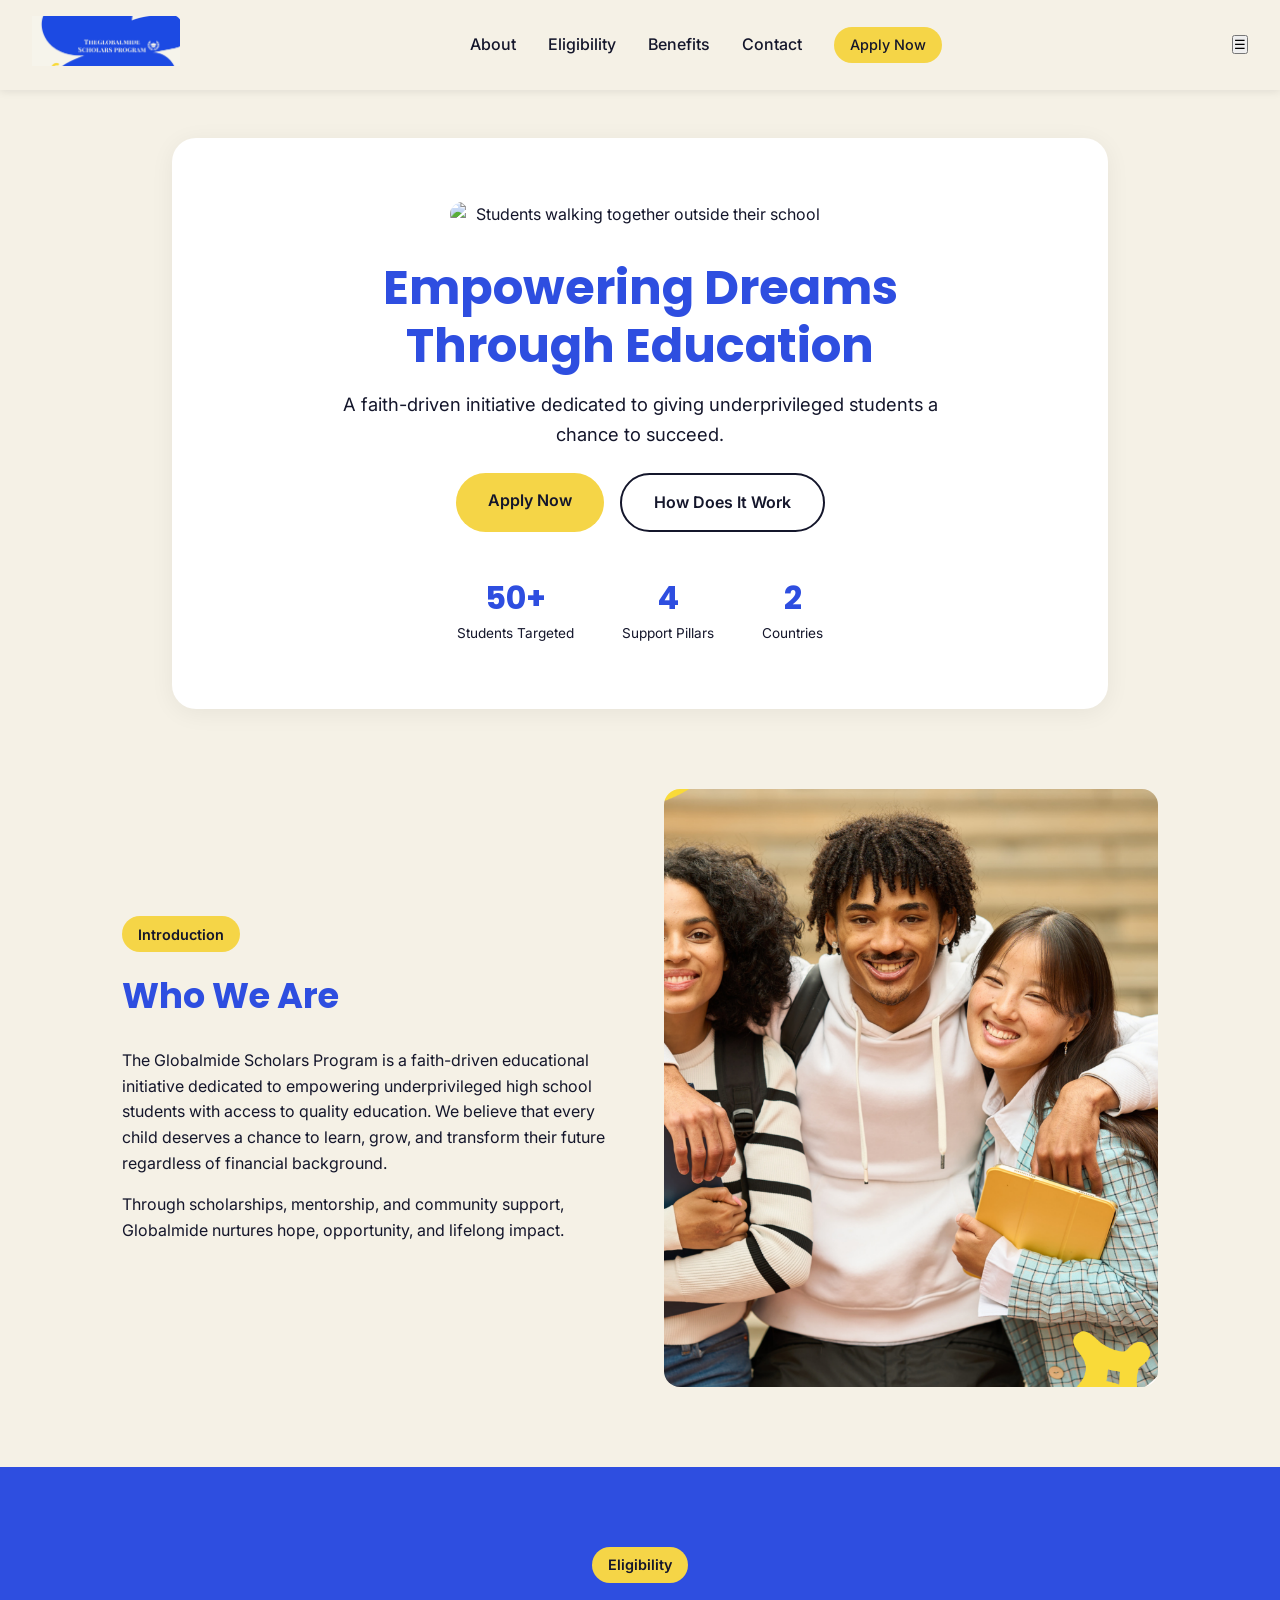
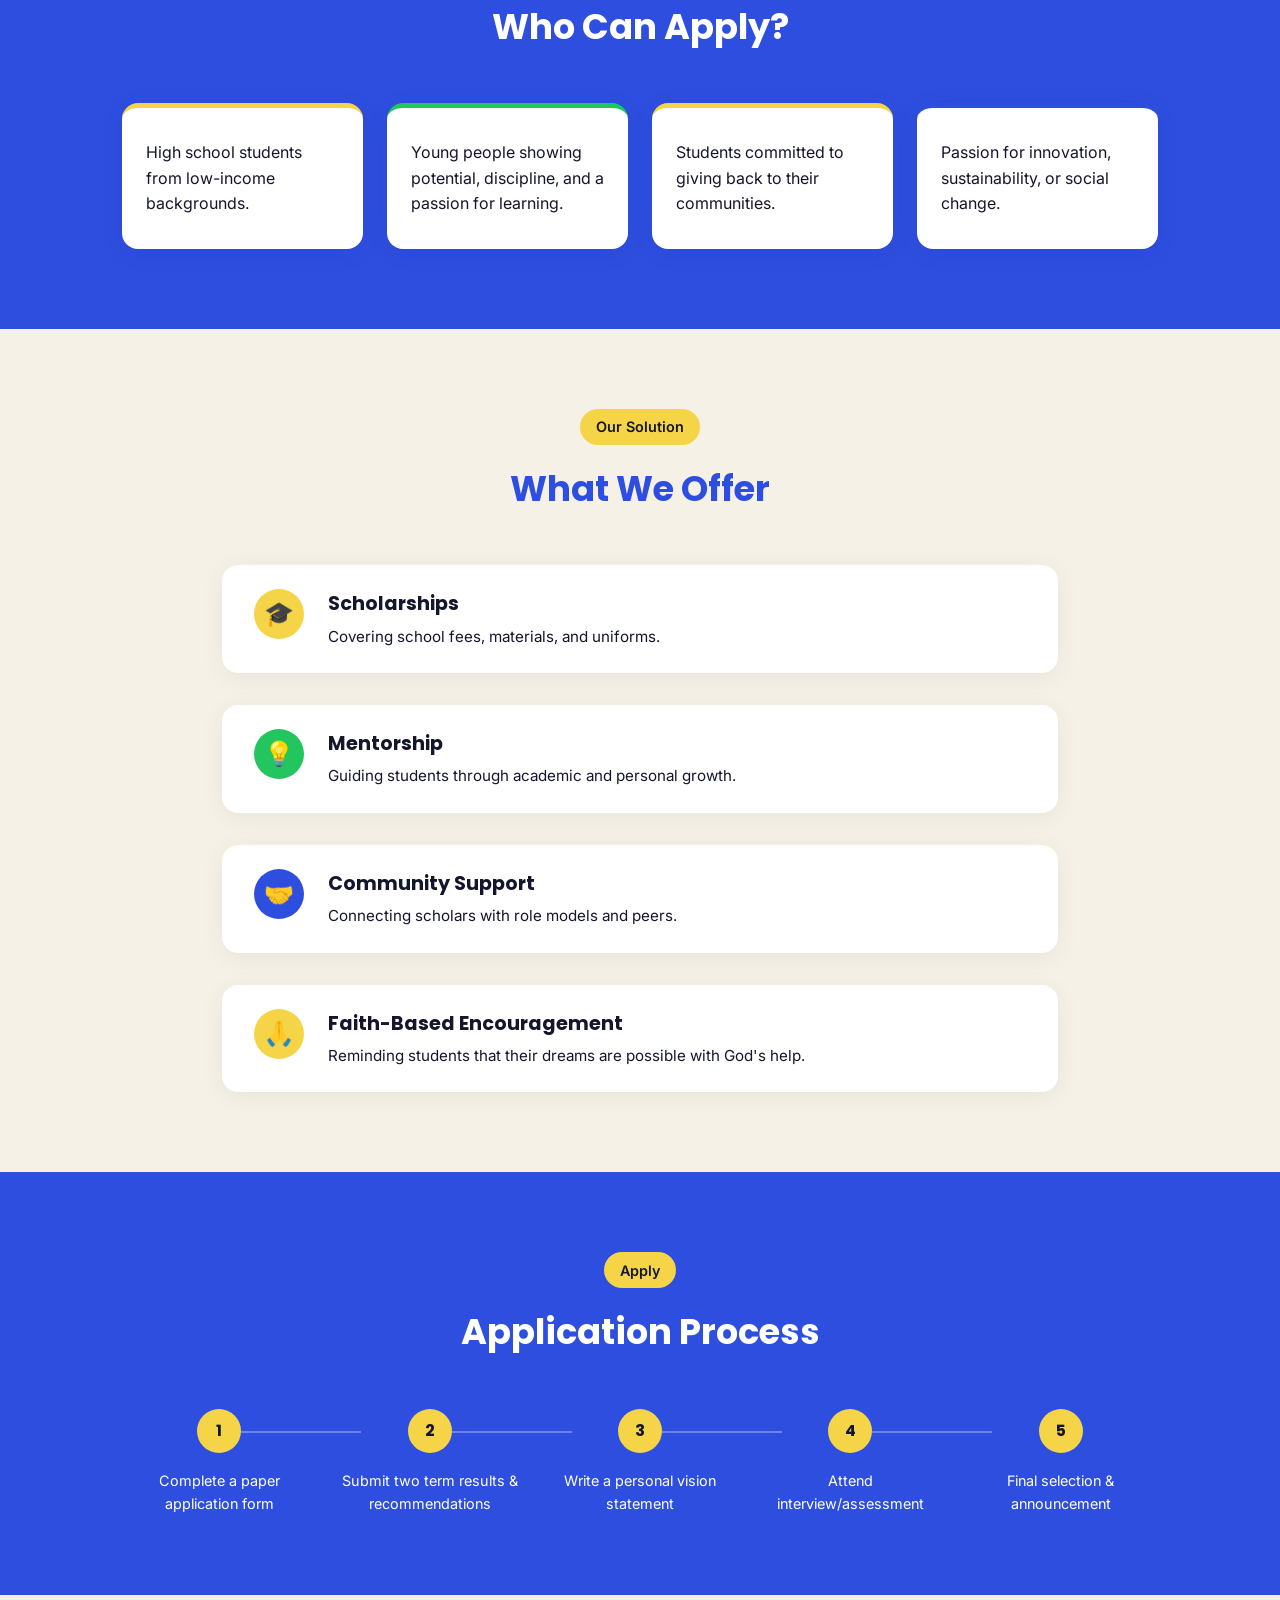
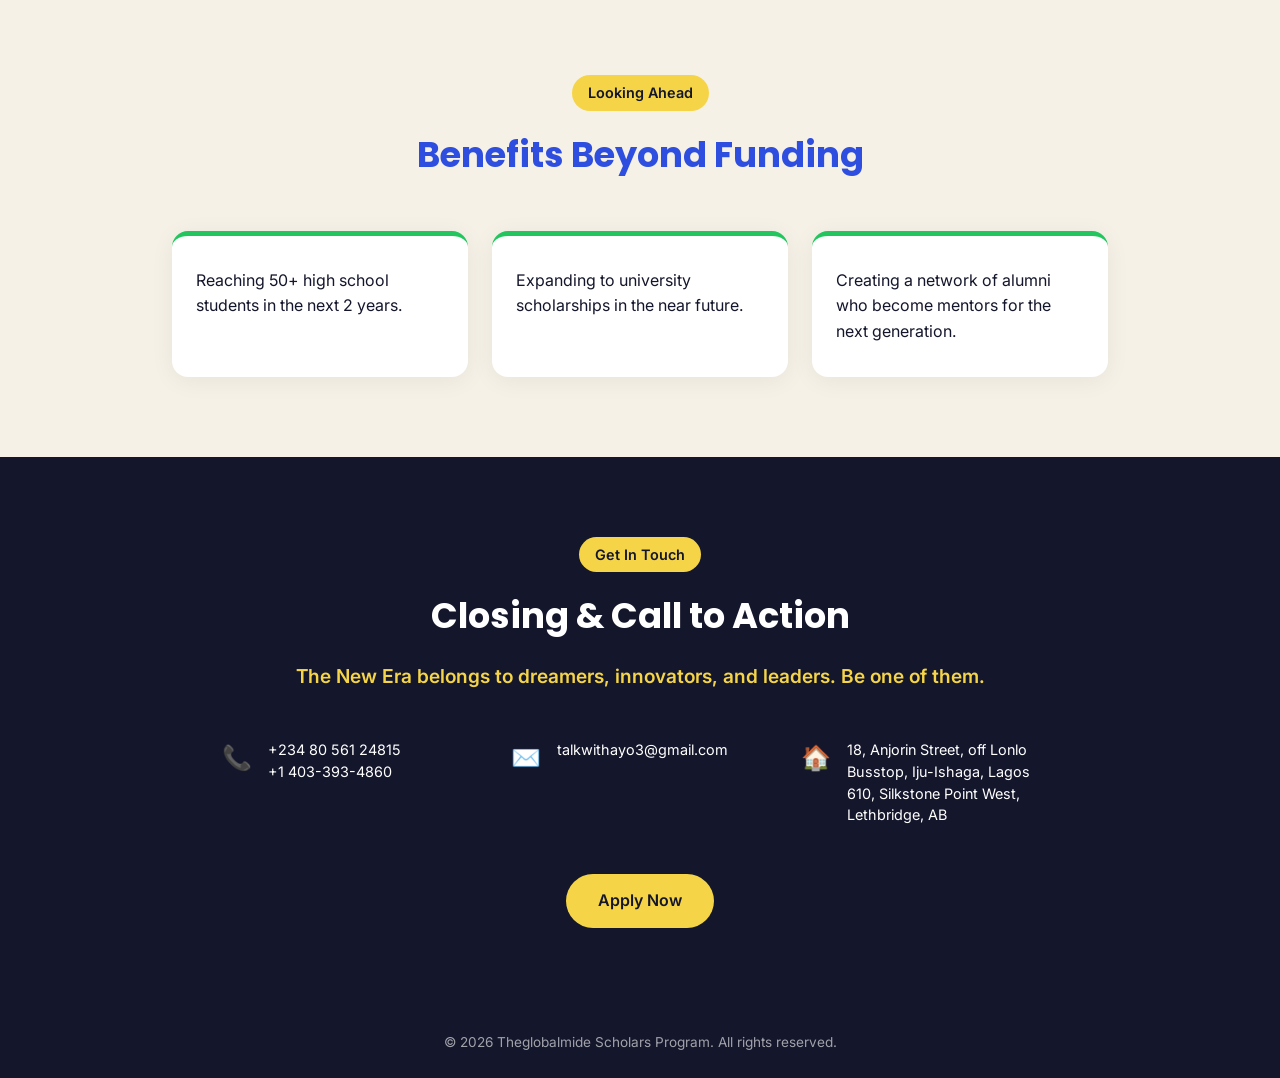
==== index.html @ 041d2ba7 "Initial commit" ====
<!DOCTYPE html>
<html lang="en">
<head>
    <meta charset="UTF-8">
    <meta name="viewport" content="width=device-width, initial-scale=1.0">
    <title>GlobalMide Scholars Program</title>
    <link rel="stylesheet" href="css/style.css">
</head>
<body>
    <nav class="navbar">
            <div class="logo">
                <img src="images/logo.png" alt="Globamide Scholars Program logo">
            </div>
            <ul class="nav-links">
                <li><a href="#about">About</a></li>
                <li><a href="#eligibility">Eligibility</a></li>
                <li><a href="#benefits">Benefits</a></li>
                <li><a href="#Contact">Contact</a></li>
                <li><a href="#apply" class="btn-primary nav-btn">Apply Now</a></li>
            </ul>
            
            <button class="hamburger" aria-label="Toggle menu">☰</button>
        </nav>
        
<div class="hero-section">
  <div class="hero-card">
    <div class="hero">
      <div class="hero-image">
        <img src="images/hero-photo.png" alt="Students walking together outside their school">
      </div>
      <h1>Empowering Dreams Through Education</h1>
      <p>A faith-driven initiative dedicated to giving underprivileged students a chance to succeed.</p>
      <div class="hero-buttons">
        <a href="#apply" class="btn-primary">Apply Now</a>
        <a href="#about" class="btn-secondary">How Does It Work</a>
      </div>
      <div class="hero-stats">
  <div class="stat">
    <span class="stat-number">50+</span>
    <span class="stat-label">Students Targeted</span>
  </div>
  <div class="stat">
    <span class="stat-number">4</span>
    <span class="stat-label">Support Pillars</span>
  </div>
  <div class="stat">
    <span class="stat-number">2</span>
    <span class="stat-label">Countries</span>
  </div>
</div>
    </div>
  </div>
</div>
    
    <main>

  <section id="about" class="about">
  <div class="about-text">
    <span class="section-label">Introduction</span>
    <h2>Who We Are</h2>
    <p>The Globalmide Scholars Program is a faith-driven educational initiative dedicated to empowering underprivileged high school students with access to quality education. We believe that every child deserves a chance to learn, grow, and transform their future regardless of financial background.</p>
    <p>Through scholarships, mentorship, and community support, Globalmide nurtures hope, opportunity, and lifelong impact.</p>
  </div>
  <div class="about-image">
    <img src="images/about-photo.png" alt="Three smiling students with backpacks and school supplies">
  </div>
</section>

<section id="eligibility" class="eligibility-section">
<div class="eligibility">
  <span class="section-label">Eligibility</span>
  <h2>Who Can Apply?</h2>
  <div class="eligibility-grid">
    <div class="criteria-card">
      <p>High school students from low-income backgrounds.</p>
    </div>
    <div class="criteria-card">
      <p>Young people showing potential, discipline, and a passion for learning.</p>
    </div>
    <div class="criteria-card">
      <p>Students committed to giving back to their communities.</p>
    </div>
    <div class="criteria-card">
      <p>Passion for innovation, sustainability, or social change.</p>
    </div>
  </div>
</div>
</section>
  
<section id="benefits" class="benefits">
  <span class="section-label">Our Solution</span>
  <h2>What We Offer</h2>
  <div class="benefits-list">
    <div class="benefit-item">
      <span class="benefit-icon">🎓</span>
      <div>
        <h3>Scholarships</h3>
        <p>Covering school fees, materials, and uniforms.</p>
      </div>
    </div>
    <div class="benefit-item">
      <span class="benefit-icon">💡</span>
      <div>
        <h3>Mentorship</h3>
        <p>Guiding students through academic and personal growth.</p>
      </div>
    </div>
    <div class="benefit-item">
      <span class="benefit-icon">🤝</span>
      <div>
        <h3>Community Support</h3>
        <p>Connecting scholars with role models and peers.</p>
      </div>
    </div>
    <div class="benefit-item">
      <span class="benefit-icon">🙏</span>
      <div>
        <h3>Faith-Based Encouragement</h3>
        <p>Reminding students that their dreams are possible with God's help.</p>
      </div>
    </div>
  </div>
</section>
  <section id="apply" class="apply-section">
  <div class="apply">
    <span class="section-label label-yellow">Apply</span>
    <h2>Application Process</h2>
    <div class="timeline">
      <div class="timeline-step">
        <div class="step-number">1</div>
        <p>Complete a paper application form</p>
      </div>
      <div class="timeline-step">
        <div class="step-number">2</div>
        <p>Submit two term results & recommendations</p>
      </div>
      <div class="timeline-step">
        <div class="step-number">3</div>
        <p>Write a personal vision statement</p>
      </div>
      <div class="timeline-step">
        <div class="step-number">4</div>
        <p>Attend interview/assessment</p>
      </div>
      <div class="timeline-step">
        <div class="step-number">5</div>
        <p>Final selection & announcement</p>
      </div>
    </div>
  </div>
</section>
<section id="impact" class="impact">
  <span class="section-label label-green">Looking Ahead</span>
  <h2>Benefits Beyond Funding</h2>
  <div class="impact-grid">
    <div class="impact-card">
      <p>Reaching 50+ high school students in the next 2 years.</p>
    </div>
    <div class="impact-card">
      <p>Expanding to university scholarships in the near future.</p>
    </div>
    <div class="impact-card">
      <p>Creating a network of alumni who become mentors for the next generation.</p>
    </div>
  </div>
</section>
<section id="contact" class="contact-section">
  <div class="contact">
    <span class="section-label label-yellow">Get In Touch</span>
    <h2>Closing & Call to Action</h2>
    <p class="contact-tagline">The New Era belongs to dreamers, innovators, and leaders. Be one of them.</p>

    <div class="contact-grid">
      <div class="contact-item">
        <span class="contact-icon">📞</span>
        <p>+234 80 561 24815<br>+1 403-393-4860</p>
      </div>
      <div class="contact-item">
        <span class="contact-icon">✉️</span>
        <p>talkwithayo3@gmail.com</p>
      </div>
      <div class="contact-item">
        <span class="contact-icon">🏠</span>
        <p>18, Anjorin Street, off Lonlo Busstop, Iju-Ishaga, Lagos<br>610, Silkstone Point West, Lethbridge, AB</p>
      </div>
    </div>

    <a href="#apply" class="btn-primary">Apply Now</a>
  </div>
</section>
</main>
<footer class="site-footer">
  <p>&copy; 2026 Theglobalmide Scholars Program. All rights reserved.</p>
</footer>
</body>
</html>
---- css/style.css ----
@import url('https://fonts.googleapis.com/css2?family=Poppins:wght@600;700&family=Inter:wght@400;500&display=swap');
/* ---- Reset ---- */
* {
  margin: 0;
  padding: 0;
  box-sizing: border-box;
}

/* ---- Design tokens ---- */
:root {
  --color-blue: #2E4EE0;
  --color-yellow: #F5D547;
  --color-green: #22C55E;
  --color-cream: #F5F1E6;
  --color-dark: #14162B;
  --font-heading: 'Poppins', sans-serif;
  --font-body: 'Inter', sans-serif;
}
.site-header {
  background-color: var(--color-cream);
}

.navbar {
  display: flex;
  justify-content: space-between;
  align-items: center;
  padding: 1rem 2rem;
  position: sticky;
  top: 0;
  z-index: 100;
  background-color: var(--color-cream);
  box-shadow: 0 2px 8px rgba(0, 0, 0, 0.08);
}

.logo img {
  height: 50px;
  width: auto;
}

.nav-links {
  display: flex;
  align-items: center;
  gap: 2rem;
  list-style: none;
}

.nav-links a {
  text-decoration: none;
  color: var(--color-dark);
  font-weight: 500;
}

.nav-links a:hover {
  color: var(--color-blue);
}


.hero {
  text-align: center;
  padding: 4rem 2rem;
  max-width: 700px;
  margin: 0 auto;
}

.hero-section {
  max-width: 1000px;
  margin: 3rem auto;
  padding: 0 2rem;
}


.hero-text {
  max-width: 700px;
}

.hero-image {
  max-width: 380px;
  margin: 0 auto 2rem;
}

.hero-image img {
  width: 100%;
  height: auto;
  border-radius: 16px;
  display: block;
}

.hero-card {
  background-color: white;
  border-radius: 24px;
  box-shadow: 0 4px 24px rgba(0, 0, 0, 0.06);
}
.hero h1 {
  font-size: 3rem;
  line-height: 1.2;
  margin-bottom: 1rem;
  color: var(--color-blue);
}


.hero p {
  font-size: 1.15rem;
  margin-bottom: 1.5rem;
}
.hero-buttons {
  display: flex;
  gap: 1rem;
  justify-content: center;
}
.hero-stats {
  display: flex;
  justify-content: center;
  gap: 3rem;
  margin-top: 2.5rem;
}

.stat {
  display: flex;
  flex-direction: column;
  align-items: center;
}

.stat-number {
  font-family: var(--font-heading);
  font-size: 2rem;
  font-weight: 700;
  color: var(--color-blue);
}

.stat-label {
  font-size: 0.85rem;
  color: var(--color-dark);
}

.btn-secondary {
  display: inline-block;
  background-color: transparent;
  color: var(--color-dark);
  border: 2px solid var(--color-dark);
  padding: 0.9rem 2rem;
  border-radius: 50px;
  text-decoration: none;
  font-weight: 600;
  transition: background-color 0.2s ease;
}

.btn-secondary:hover {
  background-color: var(--color-dark);
  color: white;
}

.btn-primary {
  display: inline-block;
  background-color: var(--color-yellow);
  color: var(--color-dark);
  padding: 0.9rem 2rem;
  border-radius: 50px;
  text-decoration: none;
  font-weight: 600;
  transition: transform 0.2s ease, box-shadow 0.2s ease;
}

.btn-primary:hover {
  transform: translateY(-2px);
  box-shadow: 0 6px 14px rgba(0, 0, 0, 0.15);
}
.nav-btn {
  padding: 0.4rem 1rem;
  font-size: 0.9rem;
  font-weight: 600;
}


body {
  font-family: var(--font-body);
  color: var(--color-dark);
  background-color: var(--color-cream);
  line-height: 1.6;
}

h1, h2, h3 {
  font-family: var(--font-heading);
  font-weight: 700;
}
.about {
  display: flex;
  align-items: center;
  gap: 3rem;
  max-width: 1100px;
  margin: 5rem auto;
  padding: 0 2rem;
}

.about-text,
.about-image {
  flex: 1;
  min-width: 0;
}

.about-text {
  text-align: left;
}

.about-image img {
  width: 100%;
  height: auto;
  border-radius: 16px;
  display: block;
}

.section-label {
  display: inline-block;
  background-color: var(--color-yellow);
  color: var(--color-dark);
  padding: 0.4rem 1rem;
  border-radius: 50px;
  font-weight: 600;
  font-size: 0.9rem;
  margin-bottom: 1rem;
}

.about h2 {
  font-size: 2.2rem;
  margin-bottom: 1.5rem;
  color: var(--color-blue);
}

.about p {
  margin-bottom: 1rem;
  color: var(--color-dark);
}
.eligibility-section {
  background-color: var(--color-blue);
  padding: 5rem 0;
}

.eligibility {
  max-width: 1100px;
  margin: 0 auto;
  padding: 0 2rem;
  text-align: center;
}

.eligibility h2 {
  font-size: 2.2rem;
  margin-bottom: 3rem;
  color: white;
}

.eligibility-grid {
  display: grid;
  grid-template-columns: repeat(4, 1fr);
  gap: 1.5rem;
}

.criteria-card {
  background-color: white;
  border-radius: 16px;
  padding: 2rem 1.5rem;
  text-align: left;
  box-shadow: 0 4px 24px rgba(0, 0, 0, 0.06);
  border-top: 5px solid var(--color-yellow);
}

.criteria-card:nth-child(2) {
  border-top-color: var(--color-green);
}

.criteria-card:nth-child(4) {
  border-top-color: var(--color-blue);
}
.benefits {
  max-width: 900px;
  margin: 5rem auto;
  padding: 0 2rem;
  text-align: center;
}

.benefits h2 {
  font-size: 2.2rem;
  margin-bottom: 3rem;
  color: var(--color-blue);
}

.benefits-list {
  display: flex;
  flex-direction: column;
  gap: 2rem;
  text-align: left;
}

.benefit-item {
  display: flex;
  align-items: flex-start;
  gap: 1.5rem;
  background-color: white;
  border-radius: 16px;
  padding: 1.5rem 2rem;
  box-shadow: 0 4px 24px rgba(0, 0, 0, 0.06);
}

.benefit-icon {
  font-size: 1.5rem;
  line-height: 1;
  background-color: var(--color-yellow);
  width: 50px;
  height: 50px;
  border-radius: 50%;
  display: flex;
  align-items: center;
  justify-content: center;
  flex-shrink: 0;
}

.benefit-item:nth-child(2) .benefit-icon {
  background-color: var(--color-green);
}

.benefit-item:nth-child(3) .benefit-icon {
  background-color: var(--color-blue);
}

.benefit-item h3 {
  font-size: 1.2rem;
  margin-bottom: 0.3rem;
  color: var(--color-dark);
}

.benefit-item p {
  color: var(--color-dark);
  font-size: 0.95rem;
}

.apply-section {
  background-color: var(--color-blue);
  padding: 5rem 0;
}

.apply {
  max-width: 1100px;
  margin: 0 auto;
  padding: 0 2rem;
  text-align: center;
}

.apply h2 {
  font-size: 2.2rem;
  margin-bottom: 3rem;
  color: white;
}

.timeline {
  display: flex;
  justify-content: space-between;
  gap: 1rem;
}

.timeline-step {
  flex: 1;
  display: flex;
  flex-direction: column;
  align-items: center;
}

.step-number {
  width: 44px;
  height: 44px;
  border-radius: 50%;
  background-color: var(--color-yellow);
  color: var(--color-dark);
  font-family: var(--font-heading);
  font-weight: 700;
  display: flex;
  align-items: center;
  justify-content: center;
  margin-bottom: 1rem;
  position: relative;
}

.timeline-step p {
  color: white;
  font-size: 0.9rem;
}

.timeline-step:not(:last-child) .step-number::after {
  content: "";
  position: absolute;
  top: 50%;
  left: 100%;
  width: 100vw;
  max-width: 120px;
  height: 2px;
  background-color: rgba(255, 255, 255, 0.3);
}
.impact {
  max-width: 1000px;
  margin: 5rem auto;
  padding: 0 2rem;
  text-align: center;
}

.impact h2 {
  font-size: 2.2rem;
  margin-bottom: 3rem;
  color: var(--color-blue);
}

.impact-grid {
  display: grid;
  grid-template-columns: repeat(3, 1fr);
  gap: 1.5rem;
}

.impact-card {
  background-color: white;
  border-radius: 16px;
  padding: 2rem 1.5rem;
  text-align: left;
  box-shadow: 0 4px 24px rgba(0, 0, 0, 0.06);
  border-top: 5px solid var(--color-green);
}
.contact-section {
  background-color: var(--color-dark);
  padding: 5rem 0;
}

.contact {
  max-width: 900px;
  margin: 0 auto;
  padding: 0 2rem;
  text-align: center;
}

.contact h2 {
  font-size: 2.2rem;
  margin-bottom: 1rem;
  color: white;
}

.contact-tagline {
  color: var(--color-yellow);
  font-size: 1.2rem;
  font-weight: 600;
  margin-bottom: 3rem;
}

.contact-grid {
  display: grid;
  grid-template-columns: repeat(3, 1fr);
  gap: 2rem;
  margin-bottom: 3rem;
  text-align: left;
}

.contact-item {
  display: flex;
  align-items: flex-start;
  gap: 1rem;
}

.contact-icon {
  font-size: 1.5rem;
  flex-shrink: 0;
}

.contact-item p {
  color: white;
  font-size: 0.9rem;
  line-height: 1.5;
}
.site-footer {
  background-color: var(--color-dark);
  padding: 1.5rem 2rem;
  text-align: center;
}

.site-footer p {
  color: rgba(255, 255, 255, 0.6);
  font-size: 0.85rem;
}
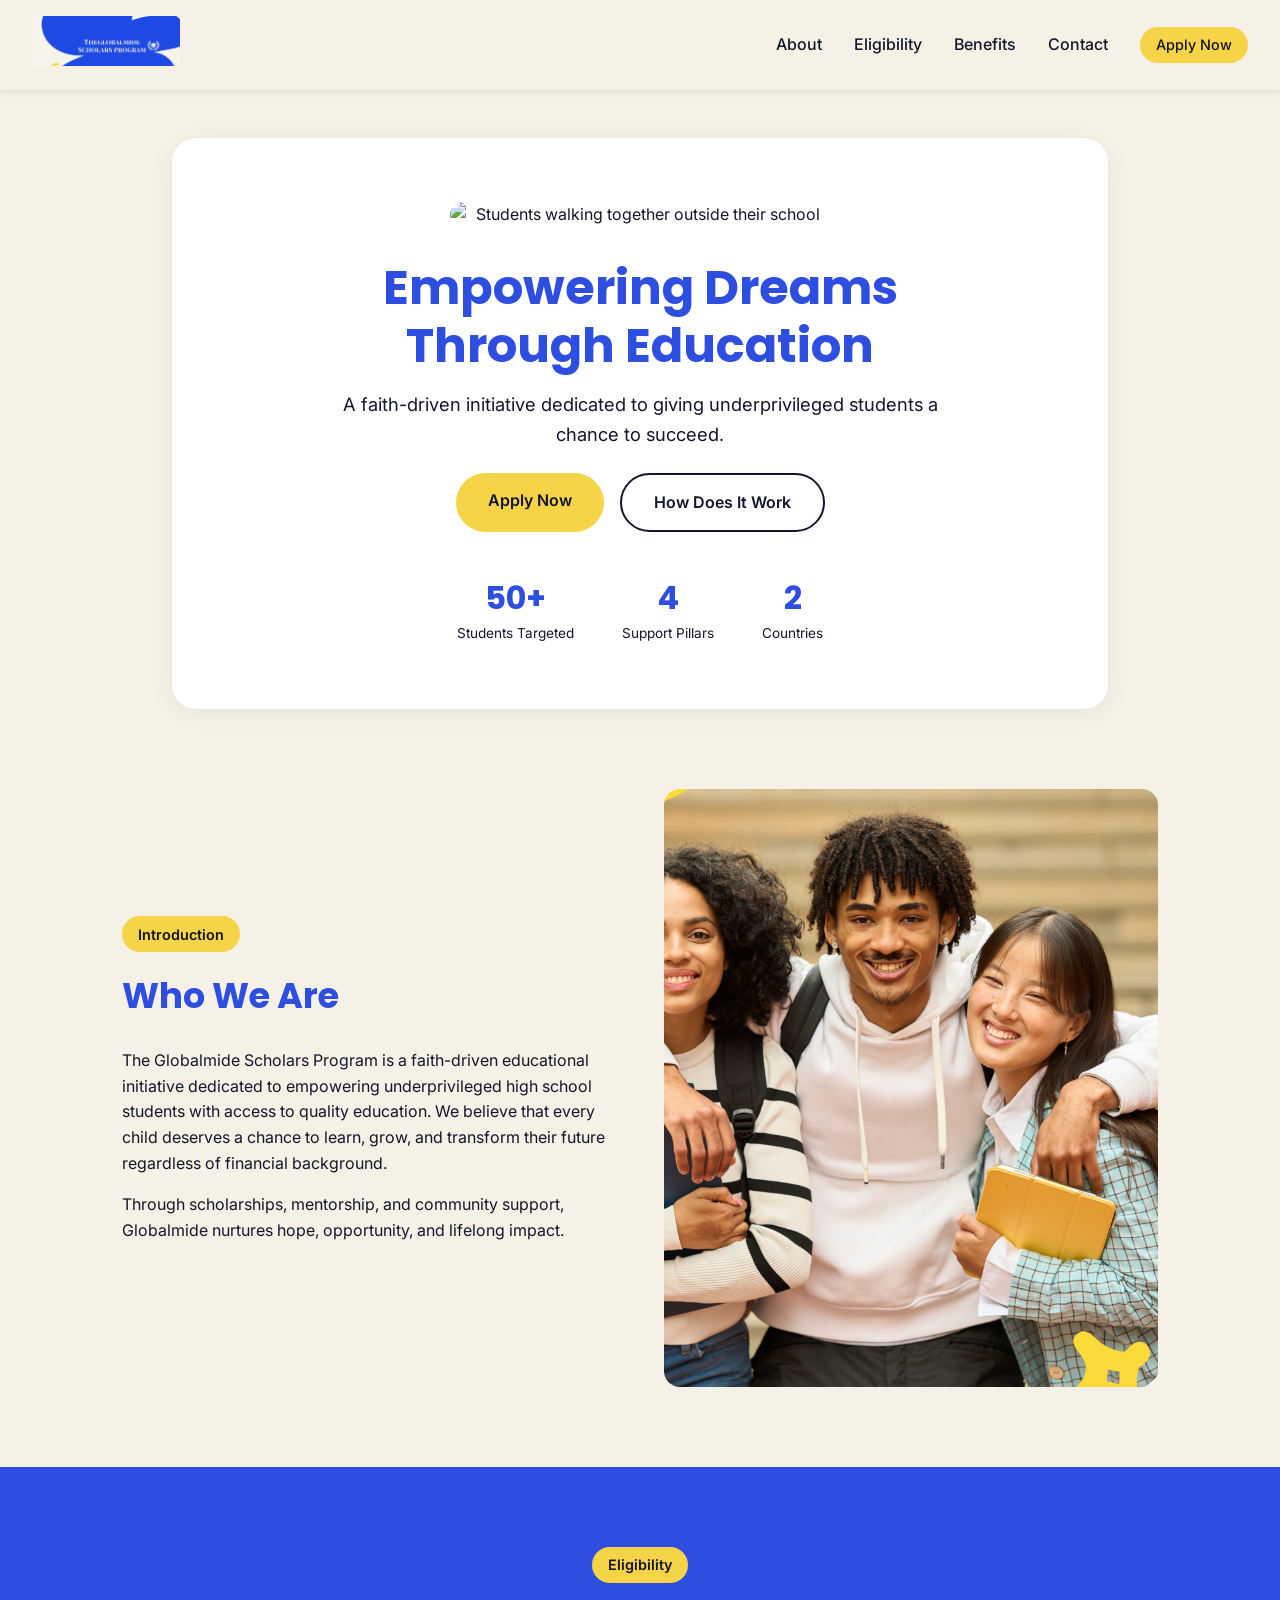
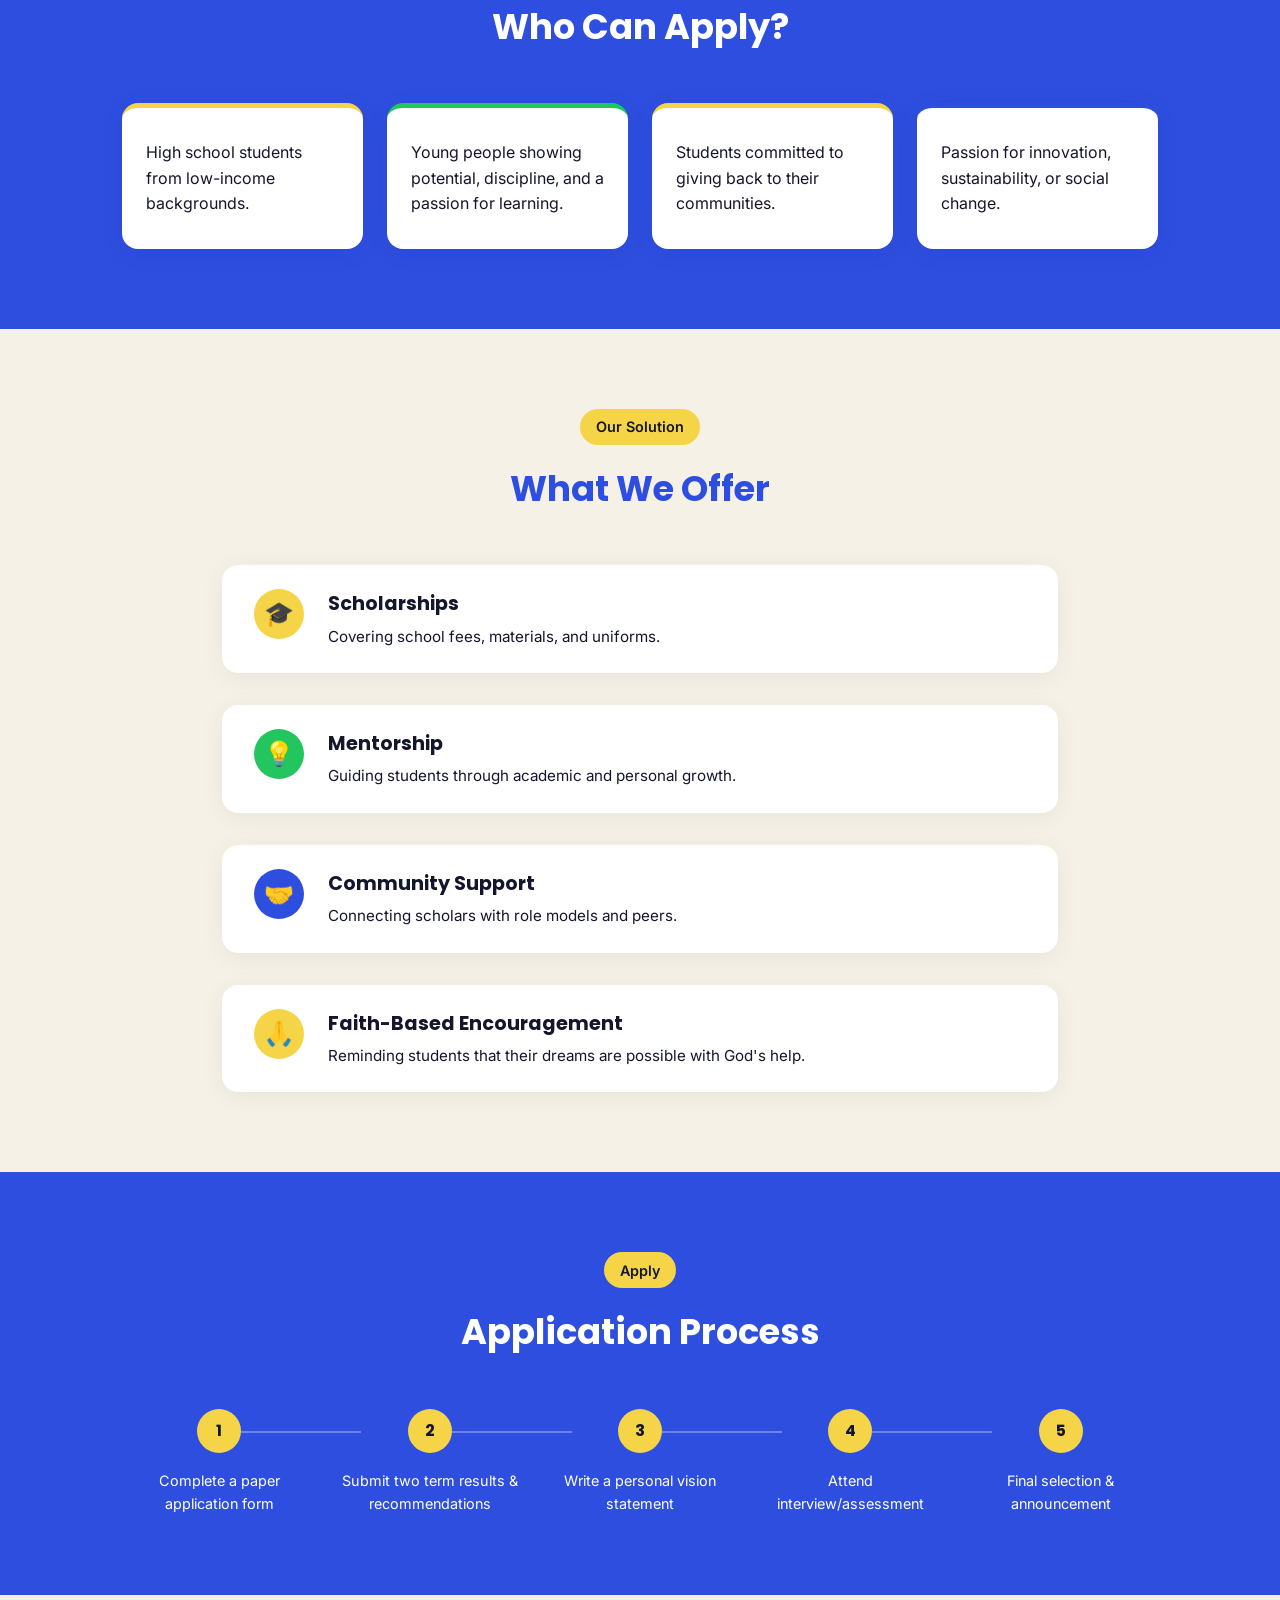
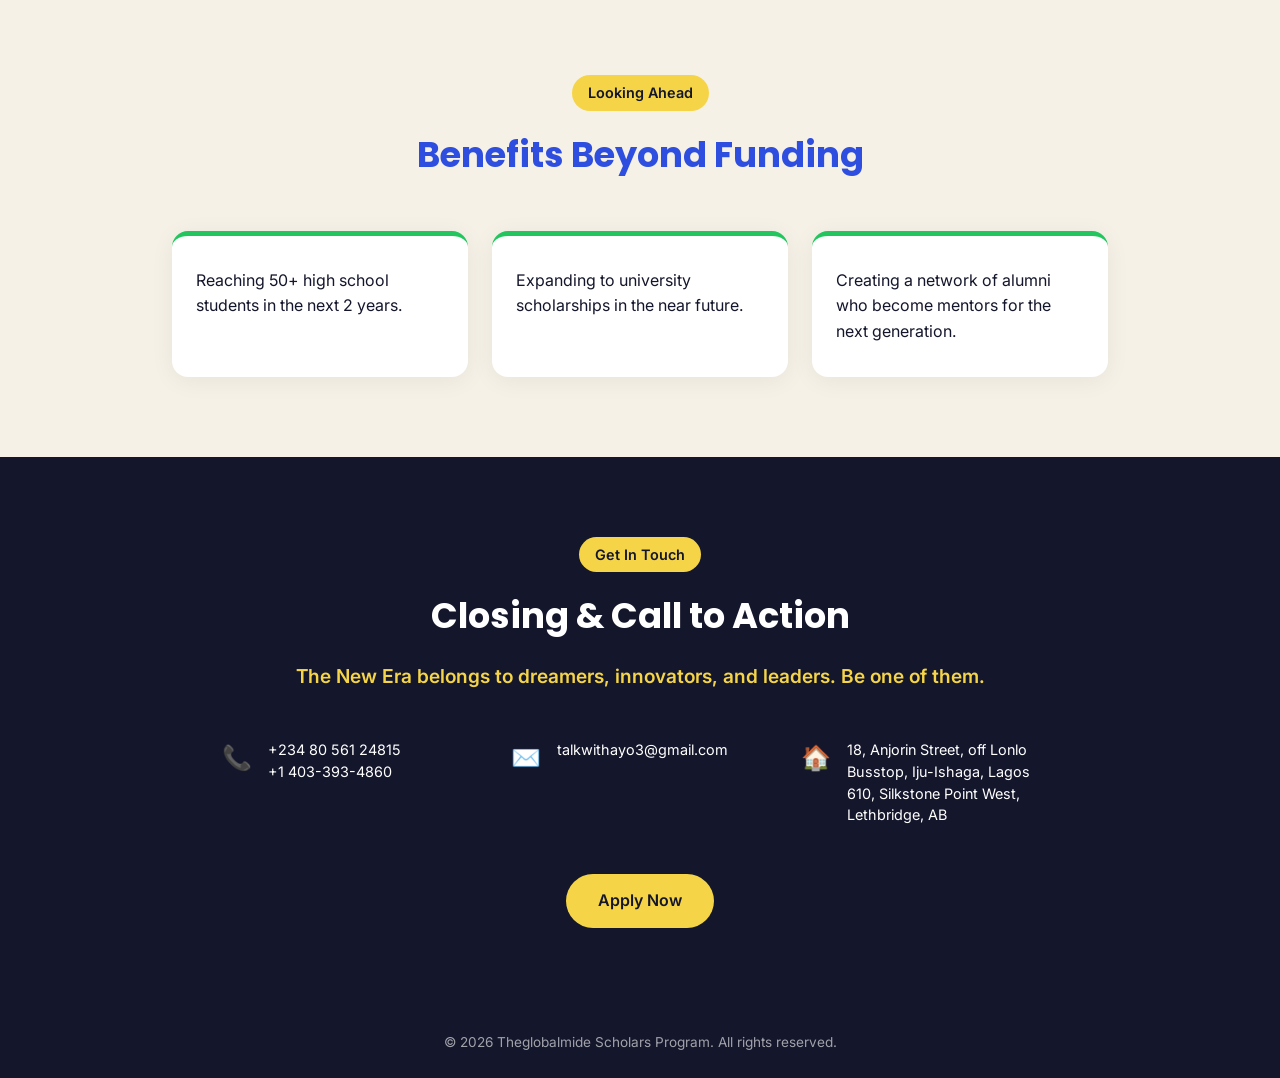
==== commit 1e8a452d: "Add responsiove nav and mobile menu" ====
--- a/index.html
+++ b/index.html
@@ -18,8 +18,12 @@
                 <li><a href="#Contact">Contact</a></li>
                 <li><a href="#apply" class="btn-primary nav-btn">Apply Now</a></li>
             </ul>
-            
-            <button class="hamburger" aria-label="Toggle menu">☰</button>
+            <button class="hamburger" aria-label="Toggle menu">
+              <span class="bar"></span>
+              <span class="bar"></span>
+              <span class="bar"></span>
+            </button>
+  
         </nav>
         
 <div class="hero-section">
--- a/css/style.css
+++ b/css/style.css
@@ -53,7 +53,24 @@
 .nav-links a:hover {
   color: var(--color-blue);
 }
-
+.hamburger {
+  display: none;
+  flex-direction: column;
+  justify-content: center;
+  align-items: center;
+  gap: 4px;
+  width: 44px;
+  height: 44px;
+  background-color: transparent;
+  border: none;
+  cursor: pointer;
+}
+.bar {
+  width: 22px;
+  height: 2.2px;
+  background-color: var(--color-dark);
+  border-radius: 2px;
+}
 
 .hero {
   text-align: center;
@@ -477,4 +494,13 @@
 .site-footer p {
   color: rgba(255, 255, 255, 0.6);
   font-size: 0.85rem;
+}
+@media (max-width: 768px) {
+  .nav-links {
+    display: none;
+  }
+
+  .hamburger {
+    display: flex;
+  }
 }
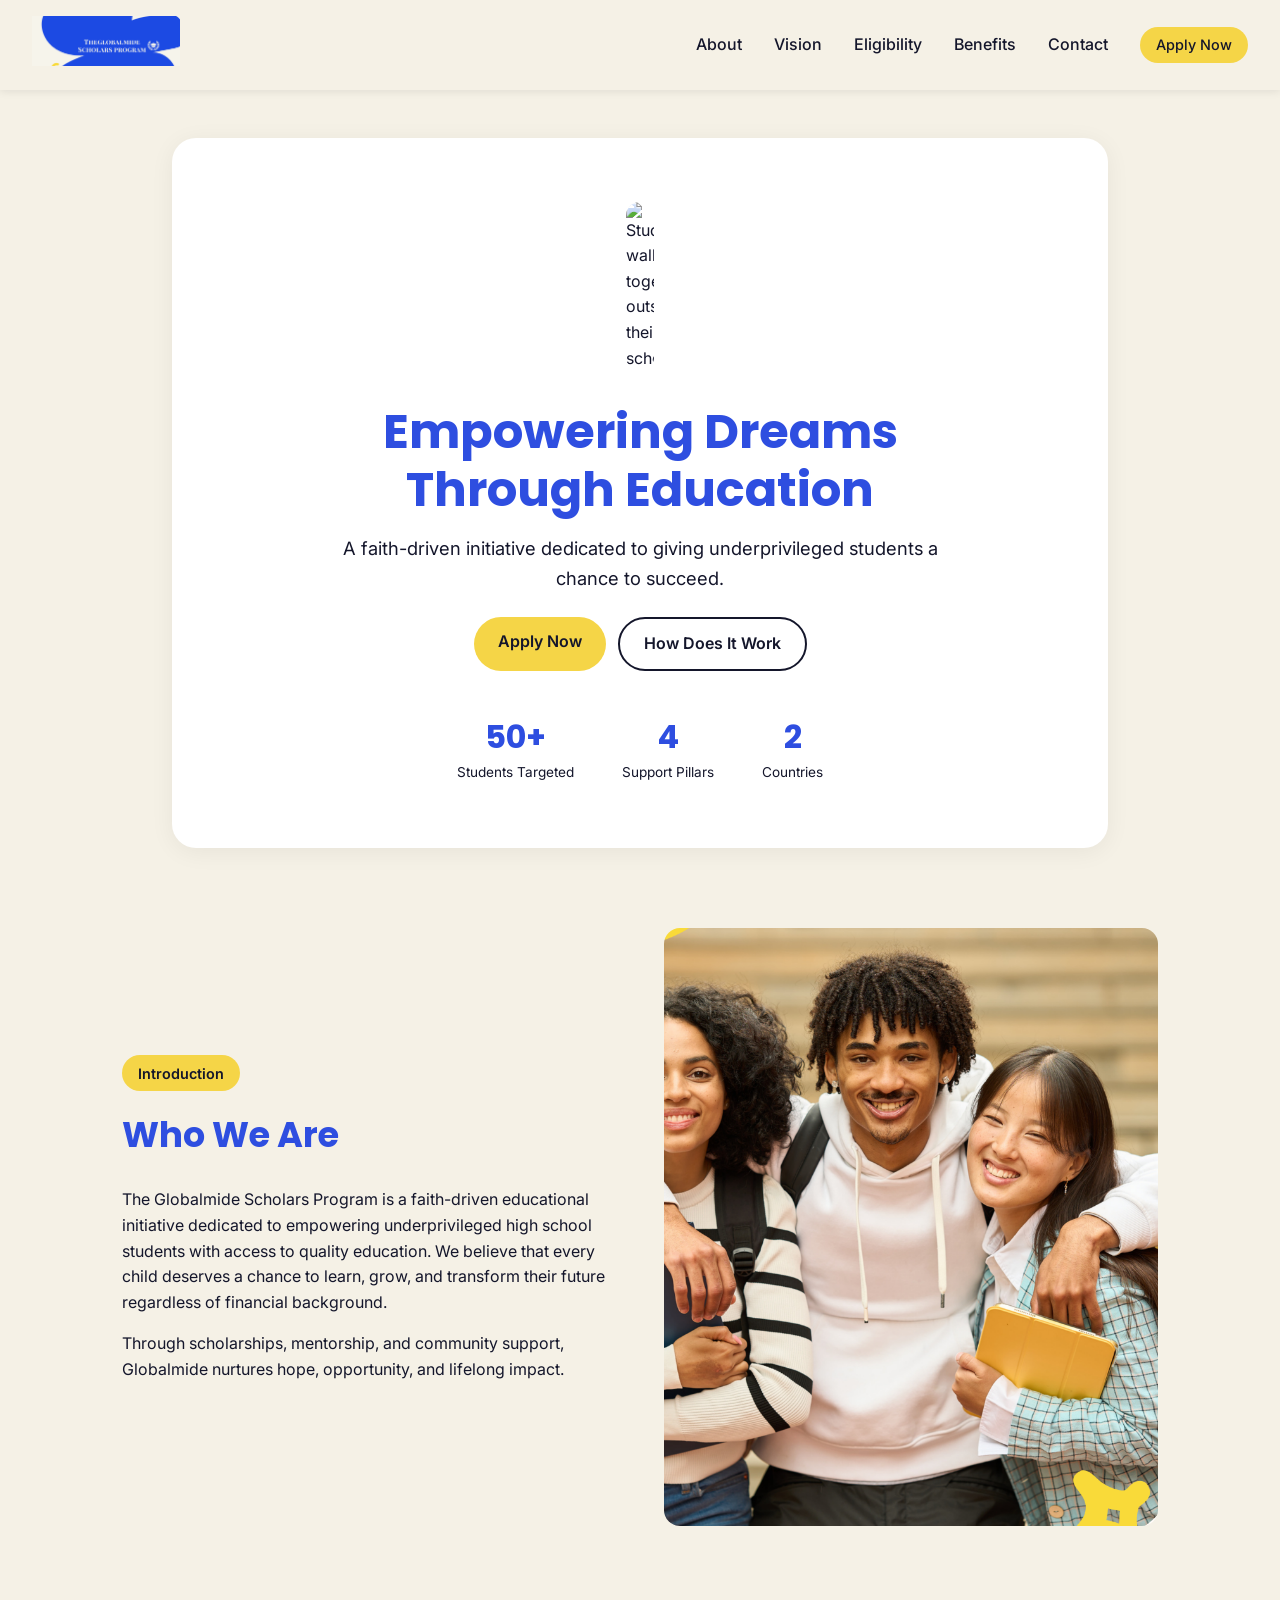
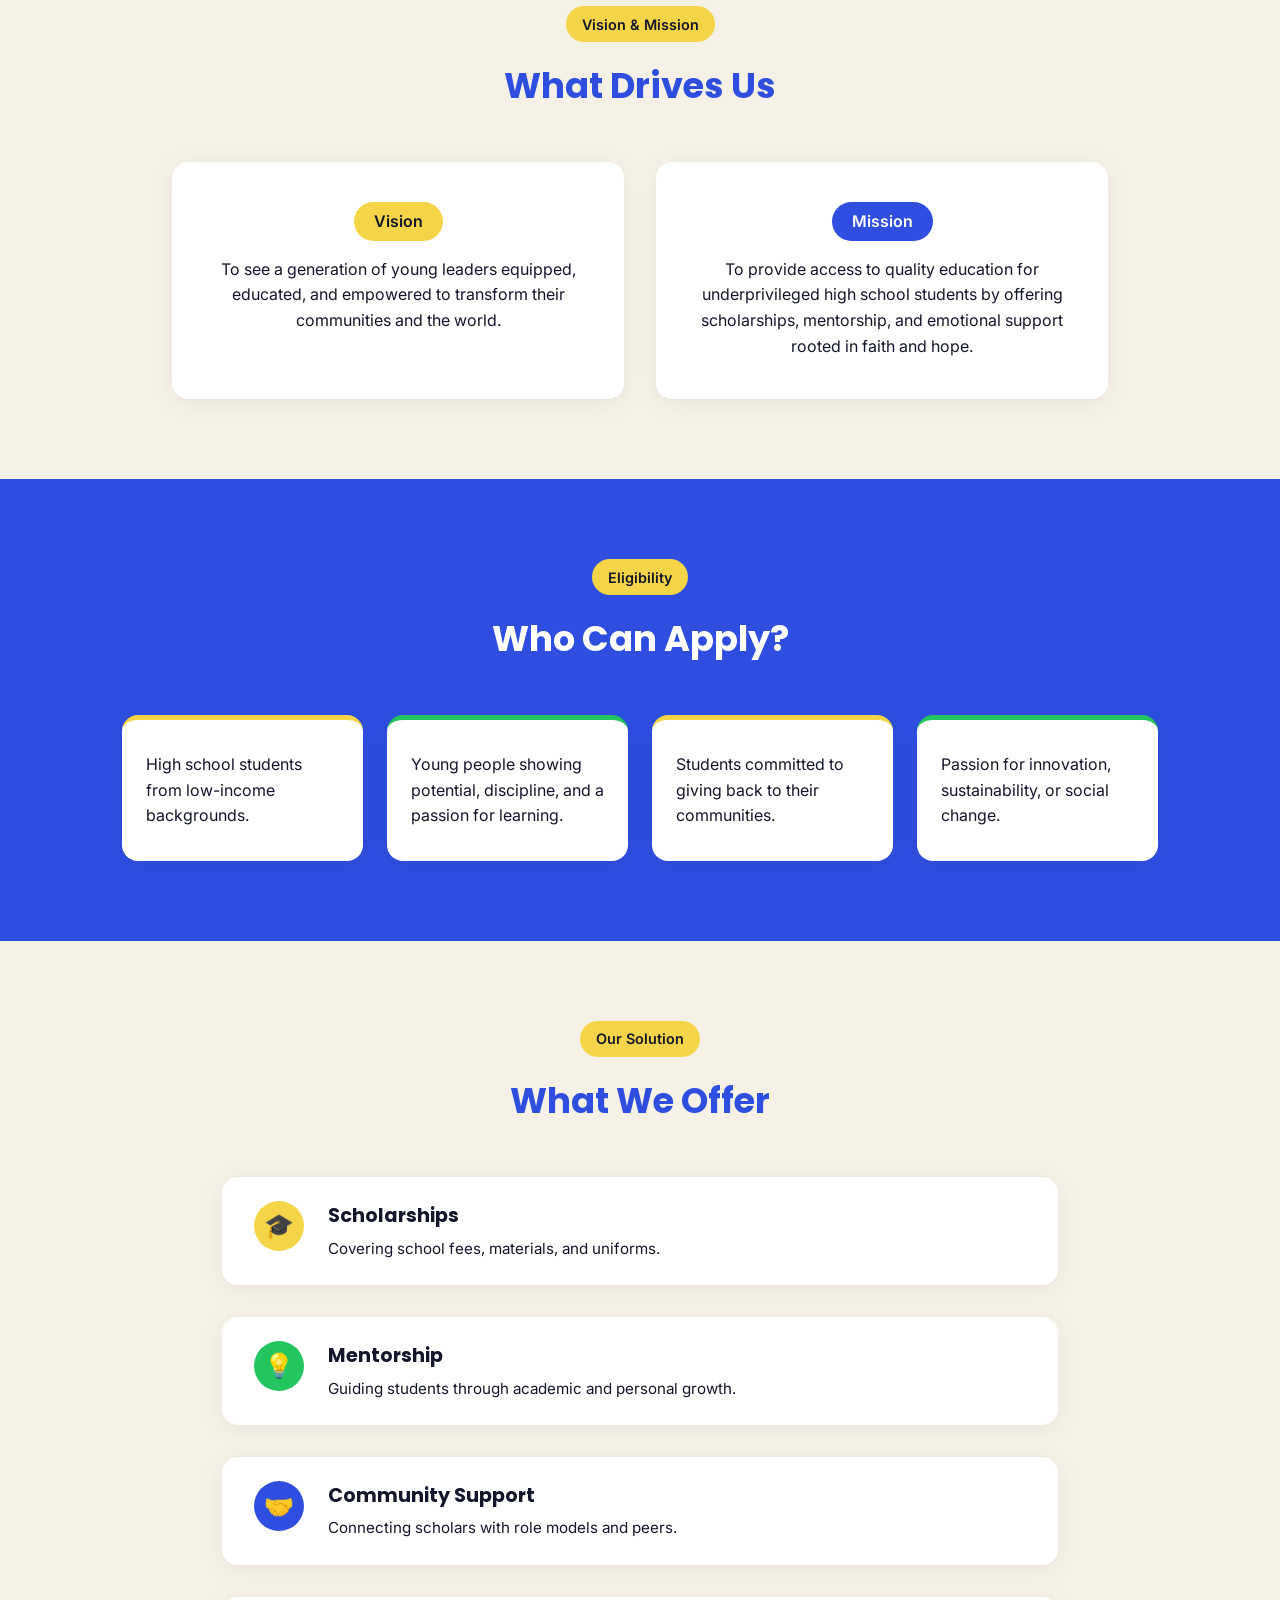
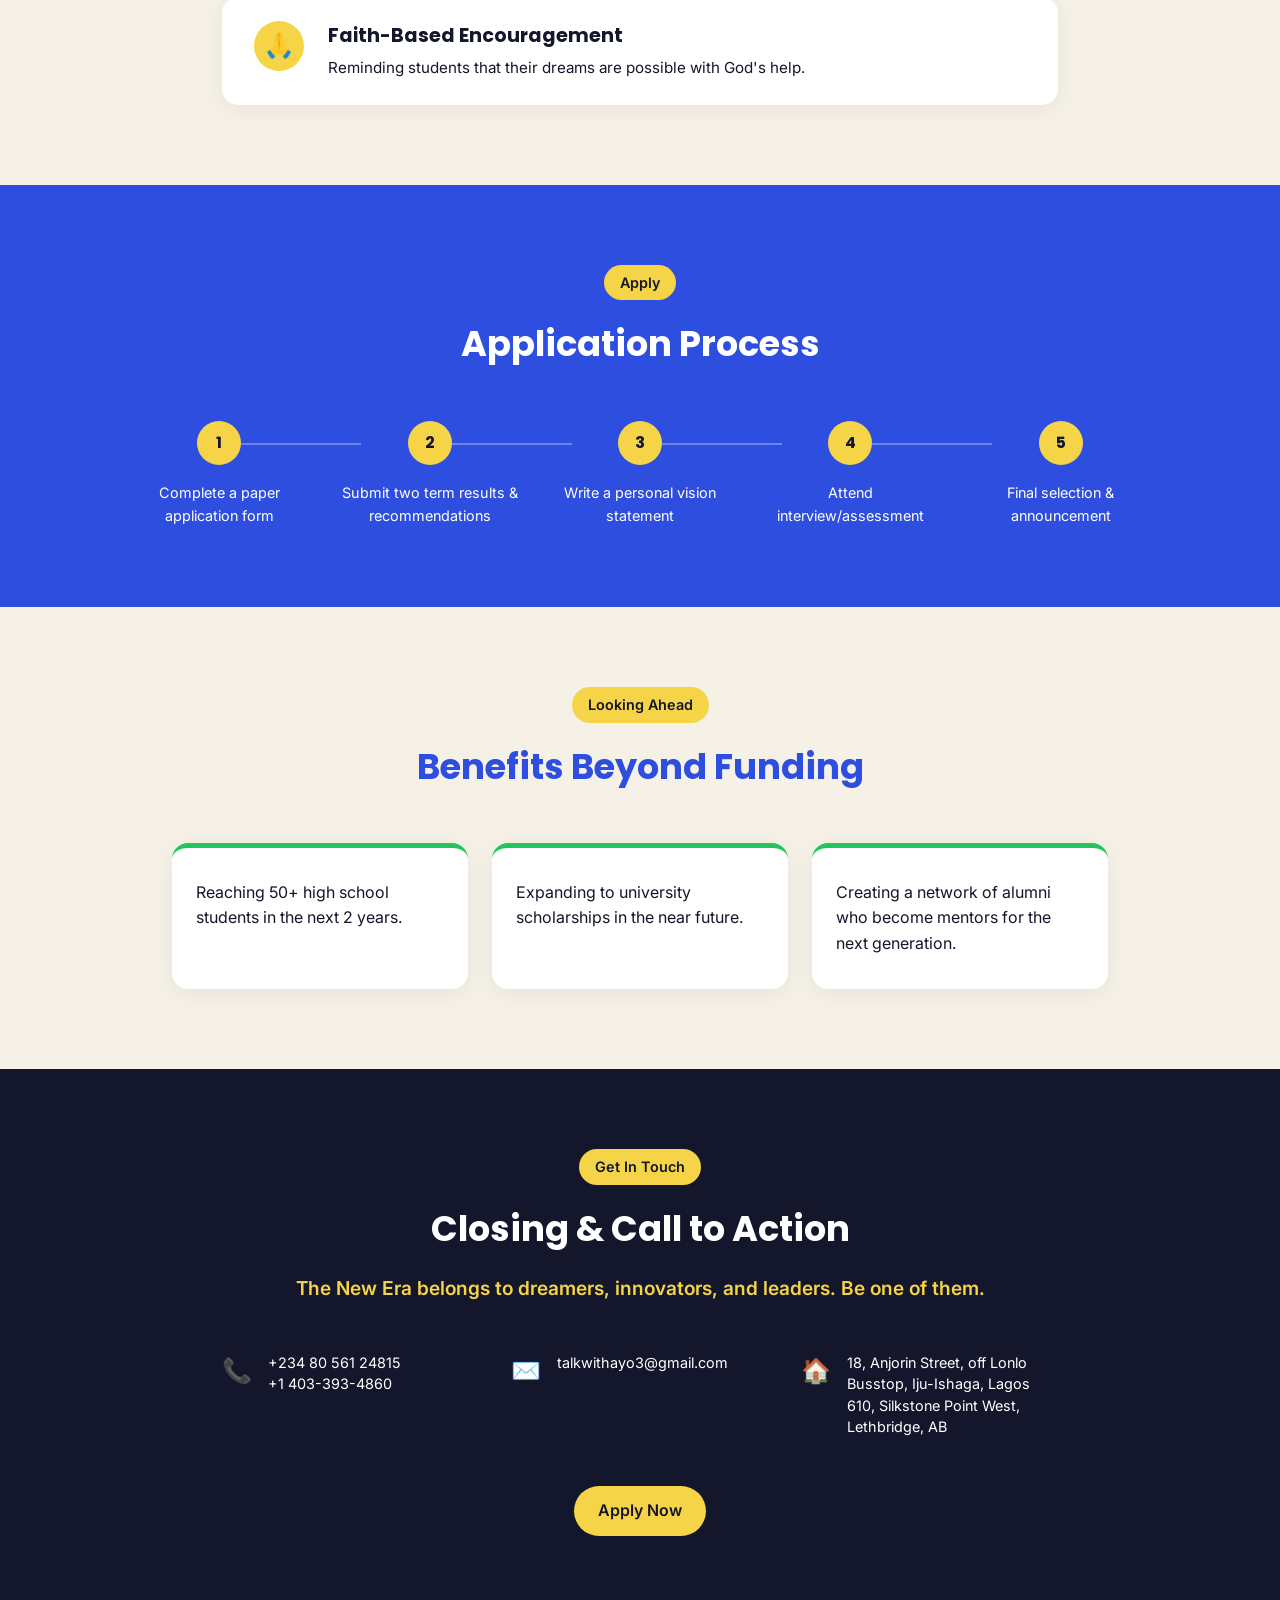
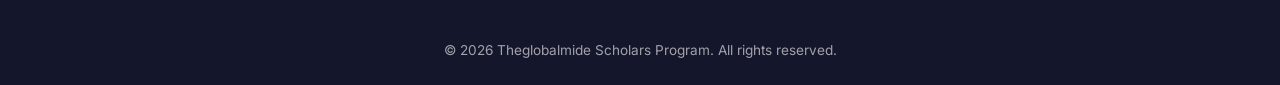
==== commit eb0b9ce9: "Tighten Hero spacing for mobile" ====
--- a/index.html
+++ b/index.html
@@ -13,6 +13,7 @@
             </div>
             <ul class="nav-links">
                 <li><a href="#about">About</a></li>
+                <li><a href="#vision-mission">Vision</a></li>
                 <li><a href="#eligibility">Eligibility</a></li>
                 <li><a href="#benefits">Benefits</a></li>
                 <li><a href="#Contact">Contact</a></li>
@@ -70,6 +71,22 @@
   </div>
 </section>
 
+
+<section id="vision-mission" class="vision-mission">
+  <span class="section-label label-green">Vision & Mission</span>
+  <h2>What Drives Us</h2>
+  <div class="vm-grid">
+    <div class="vm-card">
+      <span class="vm-tag">Vision</span>
+      <p>To see a generation of young leaders equipped, educated, and empowered to transform their communities and the world.</p>
+    </div>
+    <div class="vm-card">
+      <span class="vm-tag vm-tag-blue">Mission</span>
+      <p>To provide access to quality education for underprivileged high school students by offering scholarships, mentorship, and emotional support rooted in faith and hope.</p>
+    </div>
+  </div>
+</section>
+
 <section id="eligibility" class="eligibility-section">
 <div class="eligibility">
   <span class="section-label">Eligibility</span>
--- a/css/style.css
+++ b/css/style.css
@@ -91,7 +91,7 @@
 }
 
 .hero-image {
-  max-width: 380px;
+  max-width: 28px;
   margin: 0 auto 2rem;
 }
 
@@ -121,7 +121,7 @@
 }
 .hero-buttons {
   display: flex;
-  gap: 1rem;
+  gap: 0.75rem;
   justify-content: center;
 }
 .hero-stats {
@@ -154,7 +154,7 @@
   background-color: transparent;
   color: var(--color-dark);
   border: 2px solid var(--color-dark);
-  padding: 0.9rem 2rem;
+  padding: 0.75rem 1.5rem;
   border-radius: 50px;
   text-decoration: none;
   font-weight: 600;
@@ -170,7 +170,7 @@
   display: inline-block;
   background-color: var(--color-yellow);
   color: var(--color-dark);
-  padding: 0.9rem 2rem;
+  padding: 0.75rem 1.5rem;
   border-radius: 50px;
   text-decoration: none;
   font-weight: 600;
@@ -199,6 +199,53 @@
   font-family: var(--font-heading);
   font-weight: 700;
 }
+.vision-mission {
+  max-width: 1000px;
+  margin: 5rem auto;
+  padding: 0 2rem;
+  text-align: center;
+}
+
+.vision-mission h2 {
+  font-size: 2.2rem;
+  margin-bottom: 3rem;
+  color: var(--color-blue);
+}
+
+.vm-grid {
+  display: grid;
+  grid-template-columns: repeat(2, 1fr);
+  gap: 2rem;
+}
+
+.vm-card {
+  background-color: white;
+  border-radius: 16px;
+  padding: 2.5rem 2rem;
+  text-align: center;
+  box-shadow: 0 4px 24px rgba(0, 0, 0, 0.06);
+}
+
+.vm-tag {
+  display: inline-block;
+  background-color: var(--color-yellow);
+  color: var(--color-dark);
+  padding: 0.4rem 1.25rem;
+  border-radius: 50px;
+  font-weight: 600;
+  margin-bottom: 1rem;
+}
+
+.vm-tag-blue {
+  background-color: var(--color-blue);
+  color: white;
+}
+
+.vm-card p {
+  color: var(--color-dark);
+  line-height: 1.6;
+}
+
 .about {
   display: flex;
   align-items: center;
@@ -284,7 +331,7 @@
 }
 
 .criteria-card:nth-child(4) {
-  border-top-color: var(--color-blue);
+  border-top-color: var(--color-green);
 }
 .benefits {
   max-width: 900px;
@@ -503,4 +550,69 @@
   .hamburger {
     display: flex;
   }
+
+  .nav-links.nav-open {
+    display: flex;
+    flex-direction: column;
+    position: absolute;
+    top: 70px;
+    left: 0;
+    right: 0;
+    background-color: var(--color-cream);
+    padding: 2rem;
+    gap: 1.5rem;
+    box-shadow: 0 4px 12px rgba(0, 0, 0, 0.1);
+  }
+
+
+  .eligibility-grid {
+    grid-template-columns: 1fr;
+  }
+
+  .about {
+    flex-direction: column;
+  }
+
+  .about-image {
+    order: -1;
+  }
+
+  .impact-grid {
+    grid-template-columns: 1fr;
+  }
+
+  .contact-grid {
+    grid-template-columns: 1fr;
+    gap: 1.5rem;
+  }
+
+  .timeline {
+    flex-direction: column;
+    align-items: center;
+  }
+
+  .timeline-step:not(:last-child) .step-number::after {
+    display: none;
+  }
+  .hero {
+  padding: 2.5rem 1.5rem;
+}
+
+  .hero-buttons {
+    flex-direction: column;
+    width: 100%;
+  }
+
+  .hero-stats {
+    gap: 1.5rem;
+  }
+
+  .hero h1 {
+    font-size: 2.2rem;
+  }
+}
+@media (max-width: 480px) {
+  .hero h1 {
+    font-size: 1.8rem;
+  }
 }
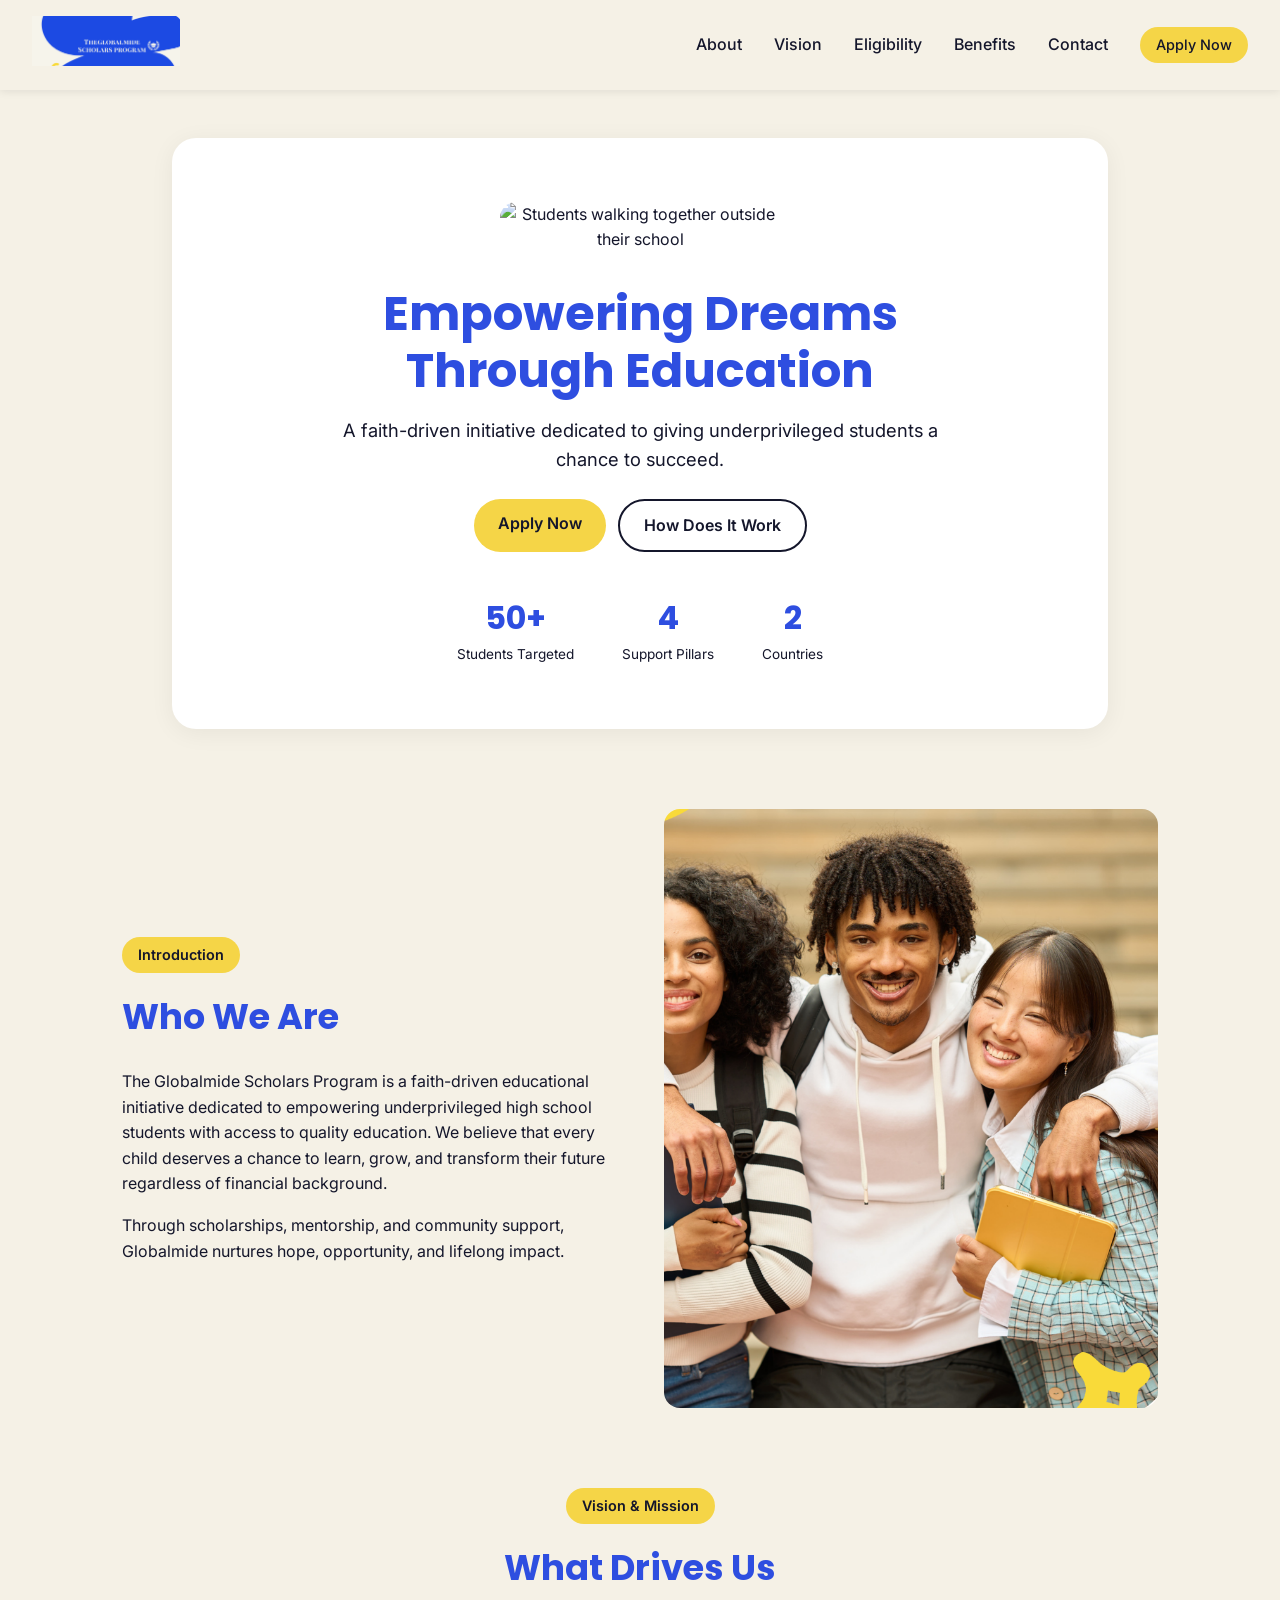
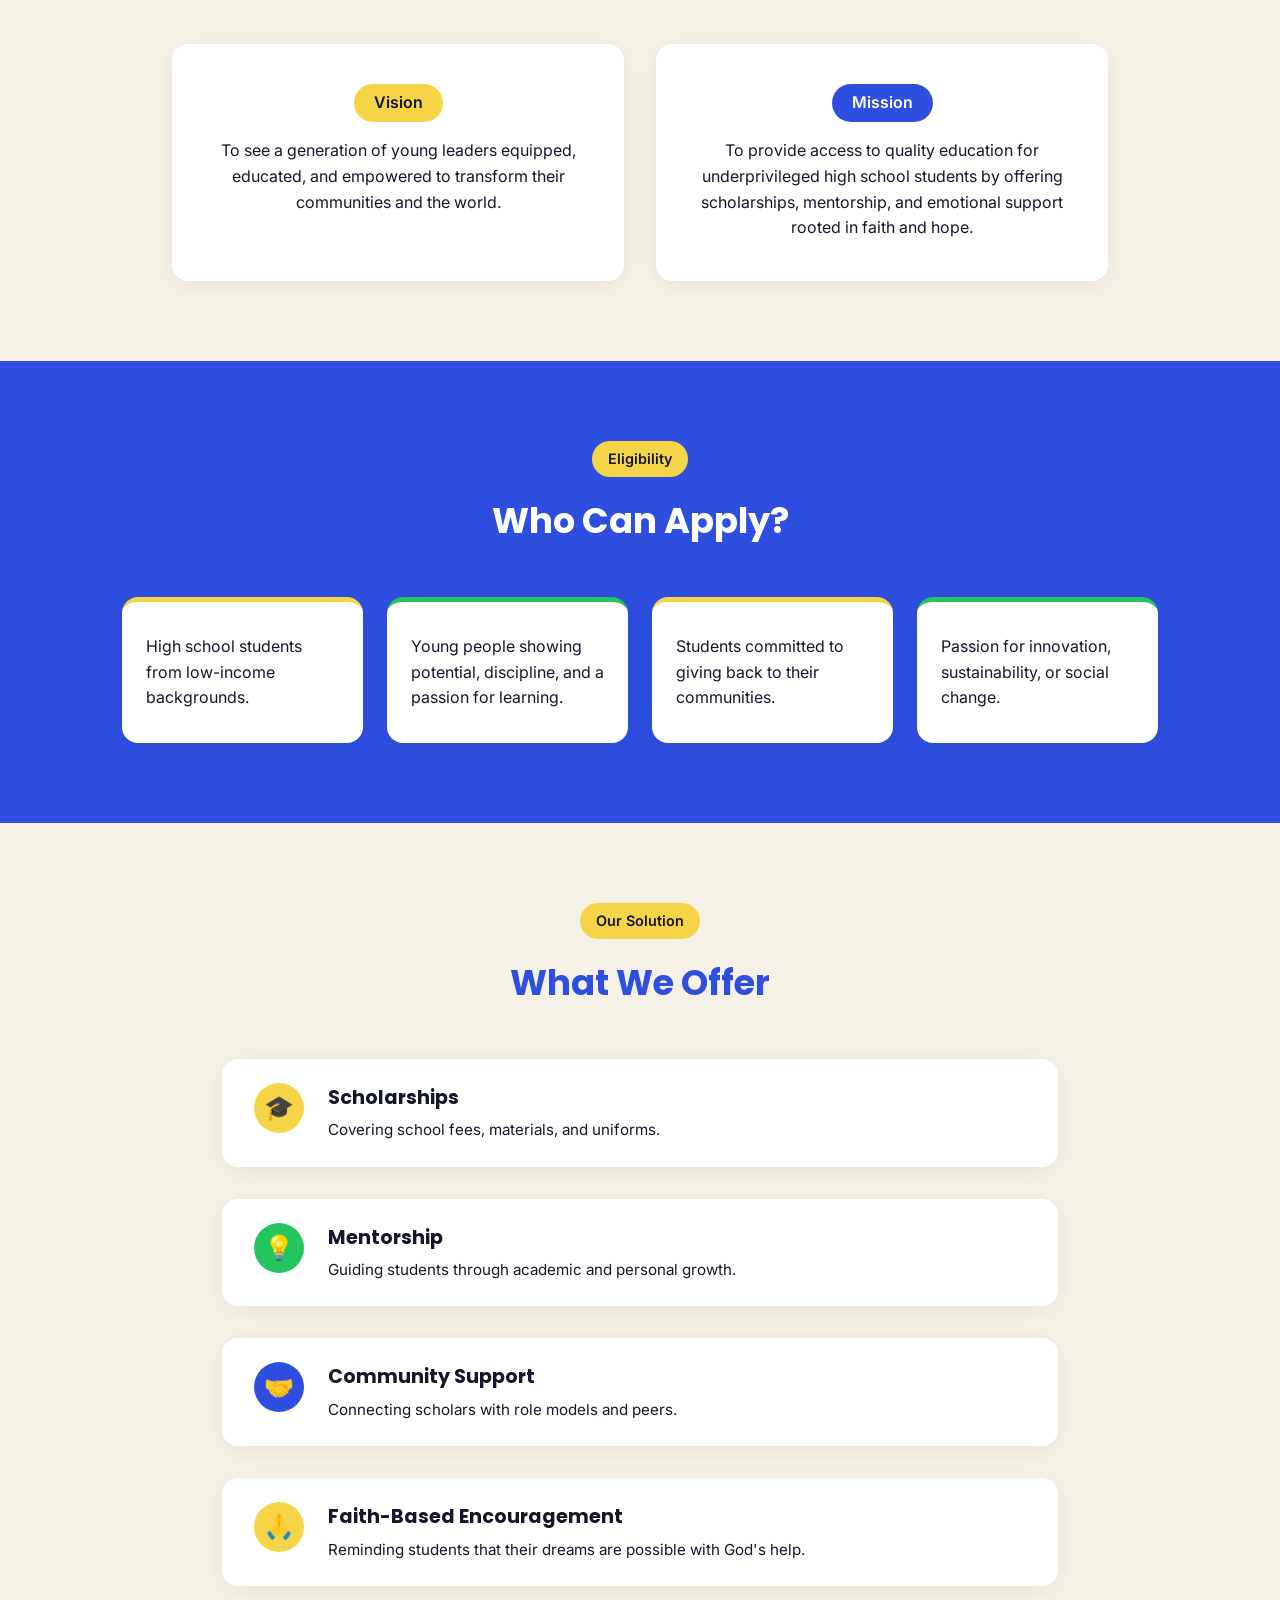
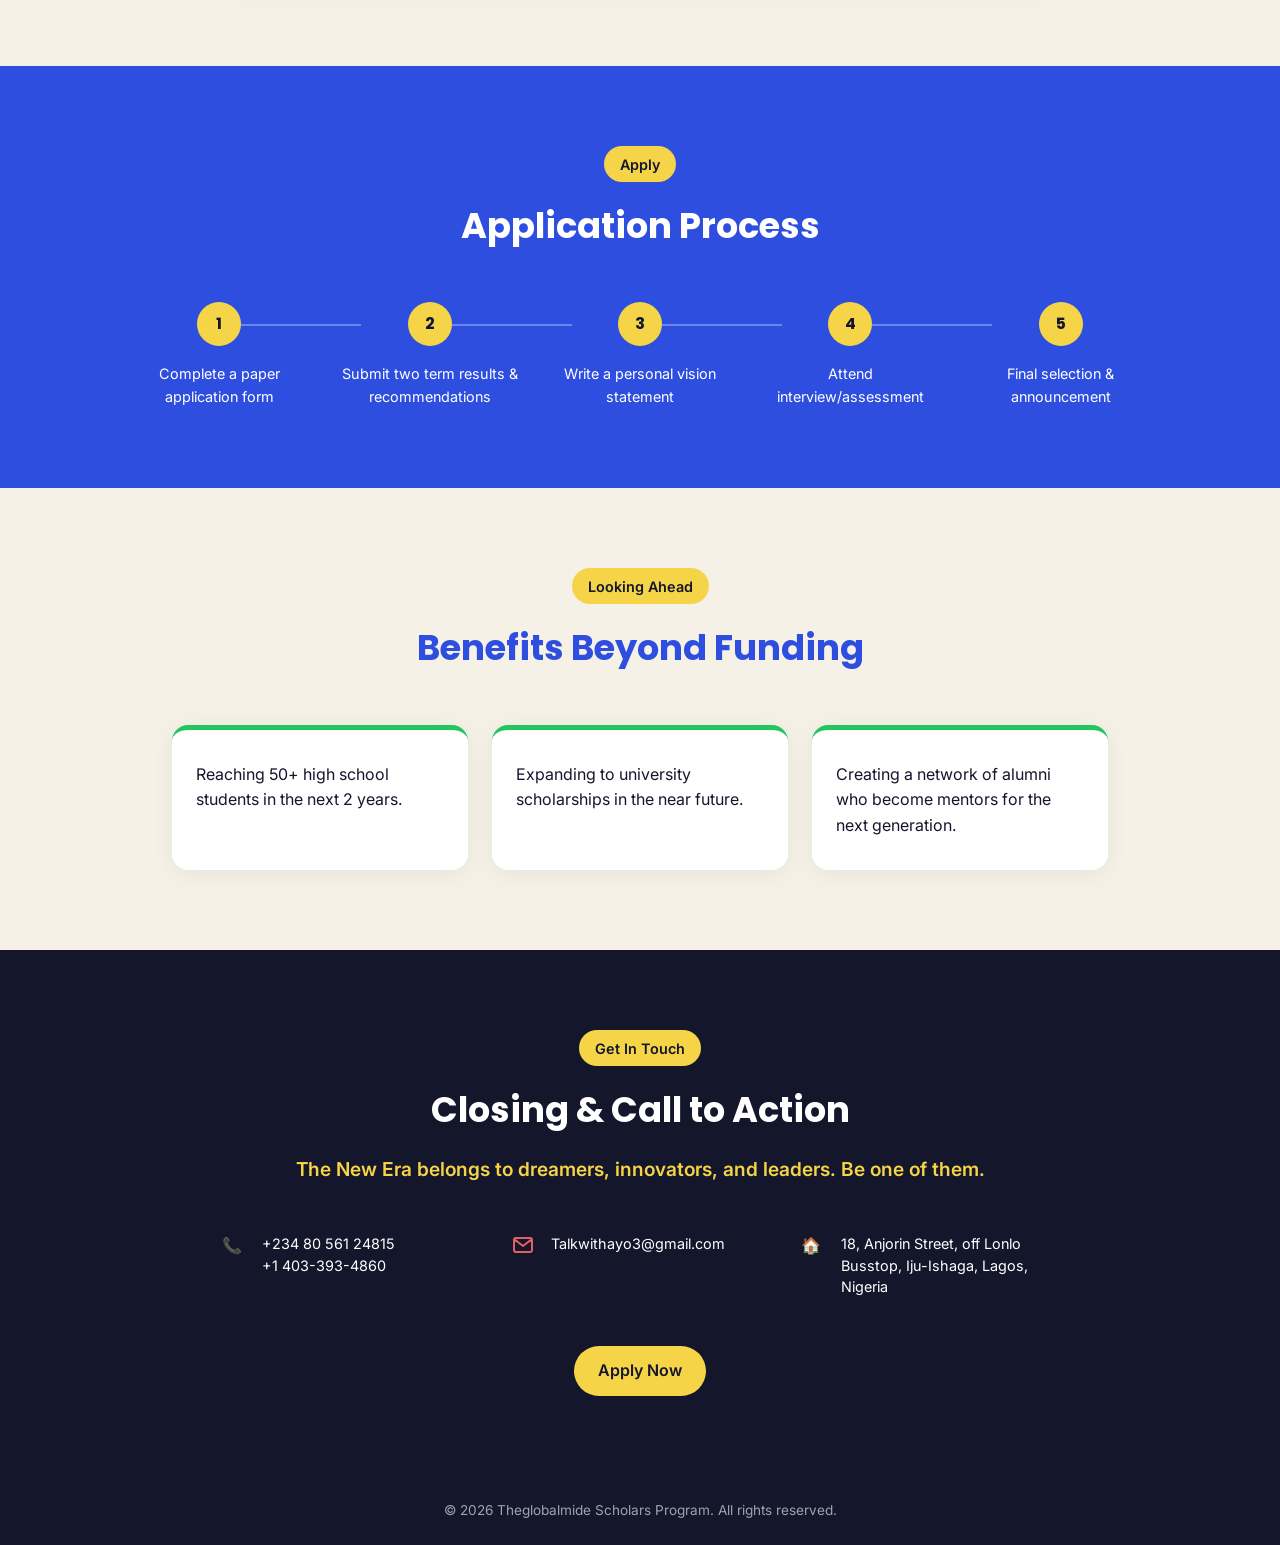
==== commit 27f0c3af: "Navbar Transmission" ====
--- a/index.html
+++ b/index.html
@@ -16,7 +16,7 @@
                 <li><a href="#vision-mission">Vision</a></li>
                 <li><a href="#eligibility">Eligibility</a></li>
                 <li><a href="#benefits">Benefits</a></li>
-                <li><a href="#Contact">Contact</a></li>
+                <li><a href="#contact">Contact</a></li>
                 <li><a href="#apply" class="btn-primary nav-btn">Apply Now</a></li>
             </ul>
             <button class="hamburger" aria-label="Toggle menu">
@@ -196,13 +196,15 @@
         <span class="contact-icon">📞</span>
         <p>+234 80 561 24815<br>+1 403-393-4860</p>
       </div>
-      <div class="contact-item">
-        <span class="contact-icon">✉️</span>
-        <p>talkwithayo3@gmail.com</p>
-      </div>
+<div class="contact-item">
+  <svg class="contact-icon" viewBox="0 0 24 24" fill="none" xmlns="http://www.w3.org/2000/svg">
+    <path d="M3 6L12 13L21 6M5 5H19C20.1046 5 21 5.89543 21 7V17C21 18.1046 20.1046 19 19 19H5C3.89543 19 3 18.1046 3 17V7C3 5.89543 3.89543 5 5 5Z" stroke="currentColor" stroke-width="2" stroke-linecap="round" stroke-linejoin="round"/>
+  </svg>
+  <p>Talkwithayo3@gmail.com</p>
+</div>
       <div class="contact-item">
         <span class="contact-icon">🏠</span>
-        <p>18, Anjorin Street, off Lonlo Busstop, Iju-Ishaga, Lagos<br>610, Silkstone Point West, Lethbridge, AB</p>
+        <p>18, Anjorin Street, off Lonlo Busstop, Iju-Ishaga, Lagos, Nigeria</p>
       </div>
     </div>
 
@@ -213,5 +215,7 @@
 <footer class="site-footer">
   <p>&copy; 2026 Theglobalmide Scholars Program. All rights reserved.</p>
 </footer>
+<script src="js/script.js"></script>
+</body>
 </body>
 </html>
--- a/css/style.css
+++ b/css/style.css
@@ -70,6 +70,19 @@
   height: 2.2px;
   background-color: var(--color-dark);
   border-radius: 2px;
+  transition: transform 0.3s ease, opacity 0.3s ease;
+}
+
+.hamburger-active .bar:nth-child(1) {
+  transform: translateY(6px) rotate(45deg);
+}
+
+.hamburger-active .bar:nth-child(2) {
+  opacity: 0;
+}
+
+.hamburger-active .bar:nth-child(3) {
+  transform: translateY(-6px) rotate(-45deg);
 }
 
 .hero {
@@ -91,7 +104,7 @@
 }
 
 .hero-image {
-  max-width: 28px;
+  max-width: 280px;
   margin: 0 auto 2rem;
 }
 
@@ -523,8 +536,10 @@
 }
 
 .contact-icon {
-  font-size: 1.5rem;
-  flex-shrink: 0;
+  width: 24px;
+  height: 24px;
+  color: rgb(226, 96, 96);
+  flex-shrink: 0
 }
 
 .contact-item p {
@@ -610,6 +625,9 @@
   .hero h1 {
     font-size: 2.2rem;
   }
+  .vm-grid {
+  grid-template-columns: 1fr;
+}
 }
 @media (max-width: 480px) {
   .hero h1 {
